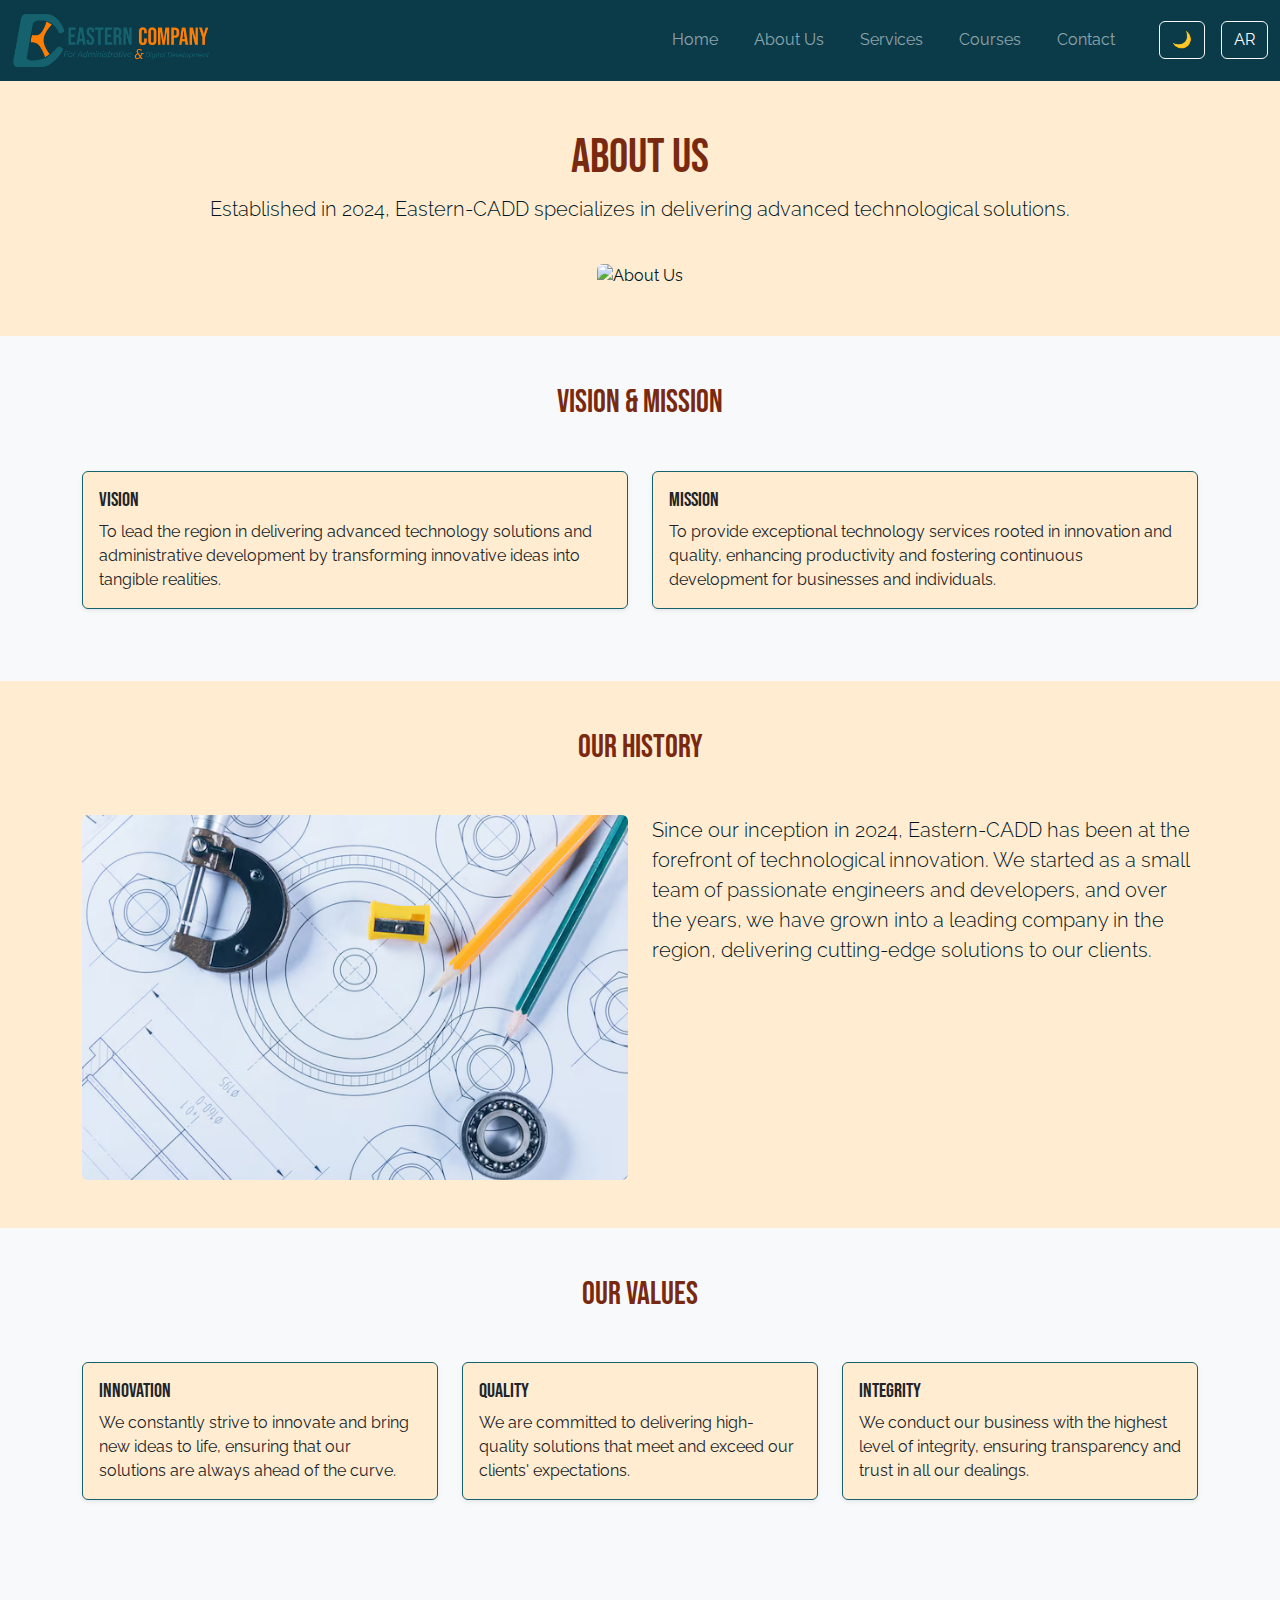
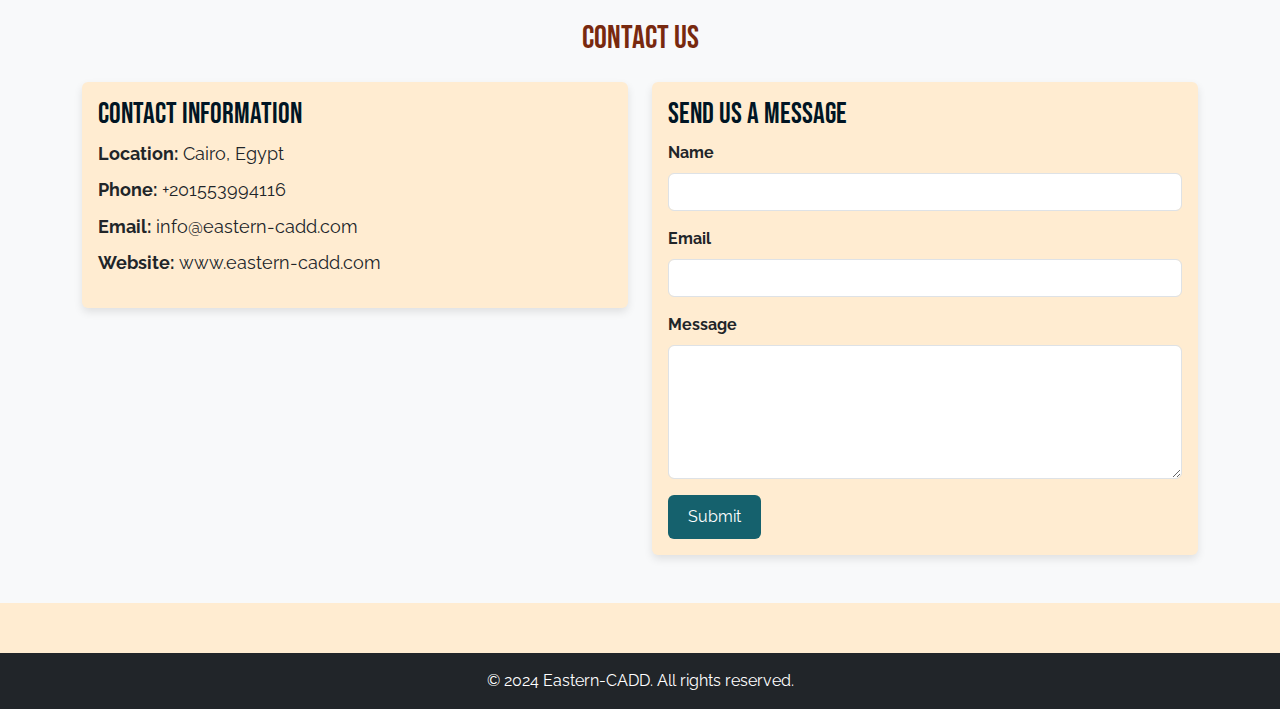
==== about.html @ c66deaa0 "Add files via upload" ====
<!DOCTYPE html>
<html lang="en" dir="ltr">
<head>
    <meta charset="UTF-8">
    <meta name="viewport" content="width=device-width, initial-scale=1.0">
    <title>Eastern-CADD - About Us</title>
    <link rel="icon" type="image/png" href="images/logo0.png">
    <!-- Favicon -->
    <link rel="icon" type="image/x-icon" href="favicon/favicon.ico">
    <link rel="apple-touch-icon" sizes="180x180" href="favicon/apple-touch-icon.png">
    <link rel="icon" type="image/png" sizes="32x32" href="favicon/favicon-32x32.png">
    <link rel="icon" type="image/png" sizes="16x16" href="favicon/favicon-16x16.png">
    <link rel="manifest" href="favicon/site.webmanifest">
    <!-- Bootstrap CSS -->
    <link href="https://cdn.jsdelivr.net/npm/bootstrap@5.3.0/dist/css/bootstrap.min.css" rel="stylesheet">
    <!-- Custom CSS -->
    <link href="https://fonts.googleapis.com/css2?family=Bebas+Neue&family=Raleway:wght@400;500;700&display=swap" rel="stylesheet">
    <link rel="stylesheet" href="styles.css">
</head>
<body>
    <!-- Navigation Bar -->
    <nav class="navbar navbar-expand-lg navbar-dark">
        <div class="container-fluid">
            <a class="navbar-brand" href="index.html">
                <img src="images/logo.png" alt="Eastern-CADD Logo" width="200">
            </a>
            <button class="navbar-toggler" type="button" data-bs-toggle="collapse" data-bs-target="#navbarNav" aria-controls="navbarNav" aria-expanded="false" aria-label="Toggle navigation">
                <span class="navbar-toggler-icon"></span>
            </button>
            <div class="collapse navbar-collapse" id="navbarNav">
                <ul class="navbar-nav ms-auto">
                    <li class="nav-item"><a class="nav-link" href="index.html" data-lang="home">Home</a></li>
                    <li class="nav-item"><a class="nav-link" href="about.html" data-lang="about">About Us</a></li>
                    <li class="nav-item"><a class="nav-link" href="services.html" data-lang="services">Services</a></li>
                    <li class="nav-item"><a class="nav-link" href="courses.html" data-lang="courses">Courses</a></li>
                    <!-- <li class="nav-item"><a class="nav-link" href="who-we-are.html" data-lang="who-we-are">Who We Are</a></li> -->
                    <!-- <li class="nav-item"><a class="nav-link" href="projects.html" data-lang="projects">Previous Projects</a></li> -->
                    <li class="nav-item"><a class="nav-link" href="contact.html" data-lang="contact">Contact</a></li>
                    <li></li>
                </ul>
                <button id="theme-toggle" class="btn btn-outline-light ms-3">
                    <span class="icon">🌙</span>
                </button>
                <button id="language-toggle" class="btn btn-outline-light ms-3">
                    <span class="icon">AR</span>
                </button>
            </div>
        </div>
    </nav>

    <!-- About Section -->
    <section id="about" class="py-5 text-center">
        <div class="container">
            <h2 class="display-5" data-lang="about">About Us</h2>
            <p class="lead" data-lang="about-text">Established in 2024, Eastern-CADD specializes in delivering advanced technological solutions.</p>
            <img src="images/about-us.jpg" alt="About Us" class="img-fluid mt-4 rounded">
        </div>
    </section>

    <!-- Vision & Mission Section -->
    <section id="vision-mission" class="py-5 bg-light">
        <div class="container">
            <h2 class="text-center mb-5" data-lang="vision-mission">Vision & Mission</h2>
            <div class="row">
                <div class="col-md-6">
                    <div class="card mb-4 shadow-sm">
                        <div class="card-body">
                            <h5 class="card-title" data-lang="vision">Vision</h5>
                            <p class="card-text" data-lang="vision-text">To lead the region in delivering advanced technology solutions and administrative development by transforming innovative ideas into tangible realities.</p>
                        </div>
                    </div>
                </div>
                <div class="col-md-6">
                    <div class="card mb-4 shadow-sm">
                        <div class="card-body">
                            <h5 class="card-title" data-lang="mission">Mission</h5>
                            <p class="card-text" data-lang="mission-text">To provide exceptional technology services rooted in innovation and quality, enhancing productivity and fostering continuous development for businesses and individuals.</p>
                        </div>
                    </div>
                </div>
            </div>
        </div>
    </section>

    <!-- Our History Section -->
    <section id="history" class="py-5">
        <div class="container">
            <h2 class="text-center mb-5" data-lang="our-history">Our History</h2>
            <div class="row">
                <div class="col-md-6">
                    <img src="images/history.avif" alt="Our History" class="img-fluid rounded">
                </div>
                <div class="col-md-6">
                    <p class="lead" data-lang="history-text">Since our inception in 2024, Eastern-CADD has been at the forefront of technological innovation. We started as a small team of passionate engineers and developers, and over the years, we have grown into a leading company in the region, delivering cutting-edge solutions to our clients.</p>
                </div>
            </div>
        </div>
    </section>

    <!-- Our Values Section -->
    <section id="values" class="py-5 bg-light">
        <div class="container">
            <h2 class="text-center mb-5" data-lang="our-values">Our Values</h2>
            <div class="row">
                <div class="col-md-4">
                    <div class="card mb-4 shadow-sm">
                        <div class="card-body">
                            <h5 class="card-title" data-lang="innovation">Innovation</h5>
                            <p class="card-text" data-lang="innovation-text">We constantly strive to innovate and bring new ideas to life, ensuring that our solutions are always ahead of the curve.</p>
                        </div>
                    </div>
                </div>
                <div class="col-md-4">
                    <div class="card mb-4 shadow-sm">
                        <div class="card-body">
                            <h5 class="card-title" data-lang="quality">Quality</h5>
                            <p class="card-text" data-lang="quality-text">We are committed to delivering high-quality solutions that meet and exceed our clients' expectations.</p>
                        </div>
                    </div>
                </div>
                <div class="col-md-4">
                    <div class="card mb-4 shadow-sm">
                        <div class="card-body">
                            <h5 class="card-title" data-lang="integrity">Integrity</h5>
                            <p class="card-text" data-lang="integrity-text">We conduct our business with the highest level of integrity, ensuring transparency and trust in all our dealings.</p>
                        </div>
                    </div>
                </div>
            </div>
        </div>
    </section>

    <!-- Our Partners Section
    <section id="partners" class="py-5">
        <div class="container">
            <h2 class="text-center mb-5" data-lang="our-partners">Our Partners</h2>
            <div class="row">
                <div class="col-md-3">
                    <img src="https://source.unsplash.com/200x100/?logo,company" alt="Partner 1" class="img-fluid">
                </div>
                <div class="col-md-3">
                    <img src="https://source.unsplash.com/200x100/?logo,tech" alt="Partner 2" class="img-fluid">
                </div>
                <div class="col-md-3">
                    <img src="https://source.unsplash.com/200x100/?logo,business" alt="Partner 3" class="img-fluid">
                </div>
                <div class="col-md-3">
                    <img src="https://source.unsplash.com/200x100/?logo,enterprise" alt="Partner 4" class="img-fluid">
                </div>
            </div>
        </div>
    </section> -->

    <!-- Contact Us Section -->
<section id="contact" class="py-5 bg-light">
    <div class="container">
        <h2 class="text-center mb-4" data-lang="contact-us">Contact Us</h2>
        <div class="row">
            <!-- Contact Information -->
            <div class="col-md-6">
                <div class="card mb-4">
                    <div class="card-body">
                        <h5 class="card-title" data-lang="contact-info">Contact Information</h5>
                        <ul class="list-unstyled">
                            <li><strong data-lang="location">Location:</strong> Cairo, Egypt</li>
                            <li><strong data-lang="phone">Phone:</strong> +201553994116</li>
                            <li><strong data-lang="email">Email:</strong> info@eastern-cadd.com</li>
                            <li><strong data-lang="website">Website:</strong> www.eastern-cadd.com</li>
                        </ul>
                    </div>
                </div>
            </div>

            <!-- Contact Form -->
            <div class="col-md-6">
                <div class="card">
                    <div class="card-body">
                        <h5 class="card-title" data-lang="send-message">Send Us a Message</h5>
                        <form>
                            <div class="mb-3">
                                <label for="name" class="form-label" data-lang="name">Name</label>
                                <input type="text" class="form-control" id="name" required>
                            </div>
                            <div class="mb-3">
                                <label for="email" class="form-label" data-lang="email">Email</label>
                                <input type="email" class="form-control" id="email" required>
                            </div>
                            <div class="mb-3">
                                <label for="message" class="form-label" data-lang="message">Message</label>
                                <textarea class="form-control" id="message" rows="5" required></textarea>
                            </div>
                            <button type="submit" class="btn btn-primary" data-lang="submit">Submit</button>
                        </form>
                    </div>
                </div>
            </div>
        </div>
    </div>
</section>

    <!-- Footer -->
    <footer class="bg-dark text-white text-center py-3">
        <p data-lang="footer">© 2024 Eastern-CADD. All rights reserved.</p>
    </footer>

    <!-- Bootstrap JS and Custom JS -->
    <script src="https://cdn.jsdelivr.net/npm/bootstrap@5.3.0/dist/js/bootstrap.bundle.min.js"></script>
    <script>
        // تحميل الوضع المحفوظ عند فتح الصفحة
        document.addEventListener('DOMContentLoaded', () => {
            const savedTheme = localStorage.getItem('theme');
            const body = document.body;
            if (savedTheme === 'dark-mode') {
                body.classList.add('dark-mode');
            } else {
                body.classList.remove('dark-mode');
            }
        });
        // تحميل اللغة المحفوظة عند فتح الصفحة
    document.addEventListener('DOMContentLoaded', () => {
        const savedLanguage = localStorage.getItem('language');
        const htmlElement = document.documentElement;
        if (savedLanguage) {
            htmlElement.setAttribute('dir', savedLanguage === 'en' ? 'ltr' : 'rtl');
        }
    });
    </script>
    <script src="script.js"></script>
</body>
</html>
---- styles.css ----
/* Basic Colors */
:root {
    --primary-color: #001524;       /* Dark Blue */
    --secondary-color: #0B3B49;     /* Dark Teal */
    --accent-color: #15616D;        /* Teal */
    --light-color: #FFECD1;         /* Light Beige */
    --dark-color: #78290F;          /* Dark Brown */
    --background-light: #B1BEB0;    /* Light Gray */
    --background-dark: #0B3B49;     /* Dark Teal */
    --orange-color: #FF7D00;        /* Orange */
    --orange-light: #FFB569;        /* Light Orange */
}

/* General Body Styling */
body {
    font-family: 'Raleway', sans-serif; /* خط النصوص العادية */
    background-color: var(--light-color); /* Light Beige كخلفية أساسية */
    color: var(--primary-color);
    margin: 0;
    padding: 0;
}

/* العناوين */
h1, h2, h3, h4, h5, h6 {
    font-family: 'Bebas Neue', sans-serif; /* خط العناوين */
    font-weight: 400; /* Bebas Neue doesn't have different weights */
    color: var(--dark-color); /* لون العناوين */
}

/* Navigation Bar */
nav {
    background-color: var(--secondary-color);
    padding: 10px;
    display: flex;
    justify-content: space-between;
    align-items: center;
}

nav ul {
    list-style: none;
    display: flex;
    gap: 20px;
    margin: 0;
    padding: 0;
}

nav ul li a {
    color: var(--light-color);
    text-decoration: none;
    font-size: 1.1rem;
    font-family: 'Raleway', sans-serif; /* خط النصوص العادية */
}

nav ul li a:hover {
    color: var(--accent-color); /* تغيير اللون عند التحويم */
}

/* Language Toggle Button Style */
.language-button-style {
    background-color: var(--accent-color);
    color: var(--light-color);
    border: none;
    padding: 10px;
    border-radius: 50%;
    cursor: pointer;
    display: flex;
    align-items: center;
    justify-content: center;
    width: 40px;
    height: 40px;
    transition: background-color 0.3s ease;
    font-family: 'Raleway', sans-serif; /* خط النصوص العادية */
}

.language-button-style:hover {
    background-color: var(--secondary-color); /* تغيير اللون عند التحويم */
}

/* Theme Toggle Button */
.theme-toggle {
    composes: language-button-style; /* تطبيق نفس التنسيق */
}

/* Language Toggle Button */
#language-toggle {
    composes: language-button-style; /* تطبيق نفس التنسيق */
}

/* Sections */
.section {
    padding: 50px 20px;
    text-align: center;
    background-color: var(--light-color); /* Light Beige كخلفية */
    border-radius: 10px;
    margin: 20px;
    box-shadow: 0 4px 8px rgba(0, 0, 0, 0.1);
}

.section h2 {
    font-family: 'Bebas Neue', sans-serif; /* خط العناوين */
    font-size: 2.5rem;
    margin-bottom: 20px;
    color: var(--dark-color);
}

/* Home Cards */
.card {
    transition: transform 0.3s ease;
    background-color: var(--light-color); /* Light Beige كخلفية */
    border: 1px solid var(--accent-color);
    font-family: 'Raleway', sans-serif; /* خط النصوص العادية */
}

.card:hover {
    transform: scale(1.05);
    box-shadow: 0 4px 8px rgba(0, 0, 0, 0.2);
}

/* Team Section */
.team-member img {
    border-radius: 50%;
    border: 3px solid var(--accent-color); /* إطار باللون الأخضر الداكن */
}

/* Course Cards */
.course-card {
    background-size: cover;
    background-position: center;
    height: 300px;
    display: flex;
    align-items: flex-end;
    color: white;
    border: none;
    border-radius: 15px;
    overflow: hidden;
    position: relative;
    transition: transform 0.3s ease;
}

.course-card:hover {
    transform: scale(1.05);
}

.course-card::before {
    content: '';
    position: absolute;
    top: 0;
    left: 0;
    right: 0;
    bottom: 0;
    background: rgba(0, 0, 0, 0.5);
    z-index: 1;
}

.course-card .card-body {
    position: relative;
    z-index: 2;
    text-align: center;
    width: 100%;
    padding: 20px;
}

.course-card .card-title {
    font-family: 'Bebas Neue', sans-serif; /* خط العناوين */
    font-size: 1.8rem;
    margin-bottom: 20px;
    color: var(--light-color);
}

.course-card .course-options {
    display: flex;
    justify-content: space-around;
    gap: 10px;
}

.course-card .btn {
    width: 45%;
    padding: 10px;
    font-size: 1rem;
    border-radius: 10px;
    background-color: var(--accent-color); /* لون الأزرار الأخضر الداكن */
    border: none;
    color: var(--light-color);
    transition: background-color 0.3s ease;
    font-family: 'Raleway', sans-serif; /* خط النصوص العادية */
}

.course-card .btn:hover {
    background-color: var(--secondary-color); /* تغيير اللون عند التحويم */
}

/* Modals */
.modal-content {
    border-radius: 15px;
    background-color: var(--light-color); /* Light Beige كخلفية */
    color: var(--primary-color);
    font-family: 'Raleway', sans-serif; /* خط النصوص العادية */
}

.modal-header {
    border-bottom: none;
    padding: 20px;
}

.modal-title {
    font-family: 'Bebas Neue', sans-serif; /* خط العناوين */
    font-size: 1.5rem;
    color: var(--primary-color);
}

.modal-body {
    padding: 20px;
}

.modal-body h6 {
    font-family: 'Bebas Neue', sans-serif; /* خط العناوين */
    font-size: 1.2rem;
    margin-top: 15px;
    color: var(--primary-color);
}

.modal-body ul {
    padding-left: 20px;
}

.modal-body ul li {
    margin-bottom: 10px;
}

.modal-footer {
    border-top: none;
    padding: 20px;
    justify-content: center;
}

.modal-footer .btn {
    background-color: var(--accent-color); /* لون الأزرار الأخضر الداكن */
    border: none;
    color: var(--light-color);
    padding: 10px 20px;
    border-radius: 10px;
    transition: background-color 0.3s ease;
    font-family: 'Raleway', sans-serif; /* خط النصوص العادية */
}

.modal-footer .btn:hover {
    background-color: var(--secondary-color); /* تغيير اللون عند التحويم */
}

/* Footer */
footer {
    background-color: var(--secondary-color);
    color: var(--light-color);
    text-align: center;
    padding: 20px;
    margin-top: 50px;
    font-family: 'Raleway', sans-serif; /* خط النصوص العادية */
}

footer p {
    margin: 0;
    font-size: 1rem;
}

/* Dark Mode */
body.dark-mode {
    background-color: var(--background-dark);
    color: var(--light-color);
}

body.dark-mode nav {
    background-color: var(--primary-color);
}

body.dark-mode .section h2 {
    color: var(--light-color);
}

body.dark-mode .course-card .card-title {
    color: var(--light-color);
}

body.dark-mode .modal-content {
    background-color: var(--background-dark);
    color: var(--light-color);
}

body.dark-mode .modal-title {
    color: var(--light-color);
}

body.dark-mode .modal-body h6 {
    color: var(--light-color);
}

body.dark-mode .modal-body ul li {
    color: var(--light-color);
}

body.dark-mode .modal-footer .btn {
    background-color: var(--accent-color); /* لون الأزرار الأخضر الداكن */
    color: var(--light-color);
}

body.dark-mode .modal-footer .btn:hover {
    background-color: var(--secondary-color); /* تغيير اللون عند التحويم */
}

/* Social Media Icons */
.social-icons {
    display: flex;
    justify-content: center;
    gap: 15px;
    flex-wrap: wrap;
}

.social-icon {
    font-size: 24px;
    color: var(--secondary-color);
    transition: color 0.3s ease;
}

.social-icon:hover {
    color: var(--accent-color); /* تغيير اللون عند التحويم */
}

/* Dark Mode Adjustments */
body.dark-mode .social-icon {
    color: var(--light-color);
}

body.dark-mode .social-icon:hover {
    color: var(--accent-color); /* تغيير اللون عند التحويم */
}

/* تنسيق قسم Contact Us */
#contact {
    background-color: var(--light-color); /* لون الخلفية */
    padding: 50px 0; /* المسافات الداخلية */
}

#contact .card {
    border: none; /* إزالة الحدود */
    box-shadow: 0 4px 8px rgba(0, 0, 0, 0.1); /* إضافة ظل */
}

#contact .card-title {
    font-family: 'Bebas Neue', sans-serif; /* خط العنوان */
    font-size: 1.8rem; /* حجم العنوان */
    color: var(--primary-color); /* لون العنوان */
}

#contact .list-unstyled li {
    margin-bottom: 10px; /* المسافة بين العناصر */
    font-size: 1.1rem; /* حجم النص */
}

#contact .form-label {
    font-weight: bold; /* جعل التسميات غامقة */
}

#contact .btn-primary {
    background-color: var(--accent-color); /* لون الزر */
    border: none; /* إزالة الحدود */
    padding: 10px 20px; /* حجم الزر */
    font-size: 1rem; /* حجم النص داخل الزر */
}

#contact .btn-primary:hover {
    background-color: var(--secondary-color); /* لون الزر عند التحويم */
}
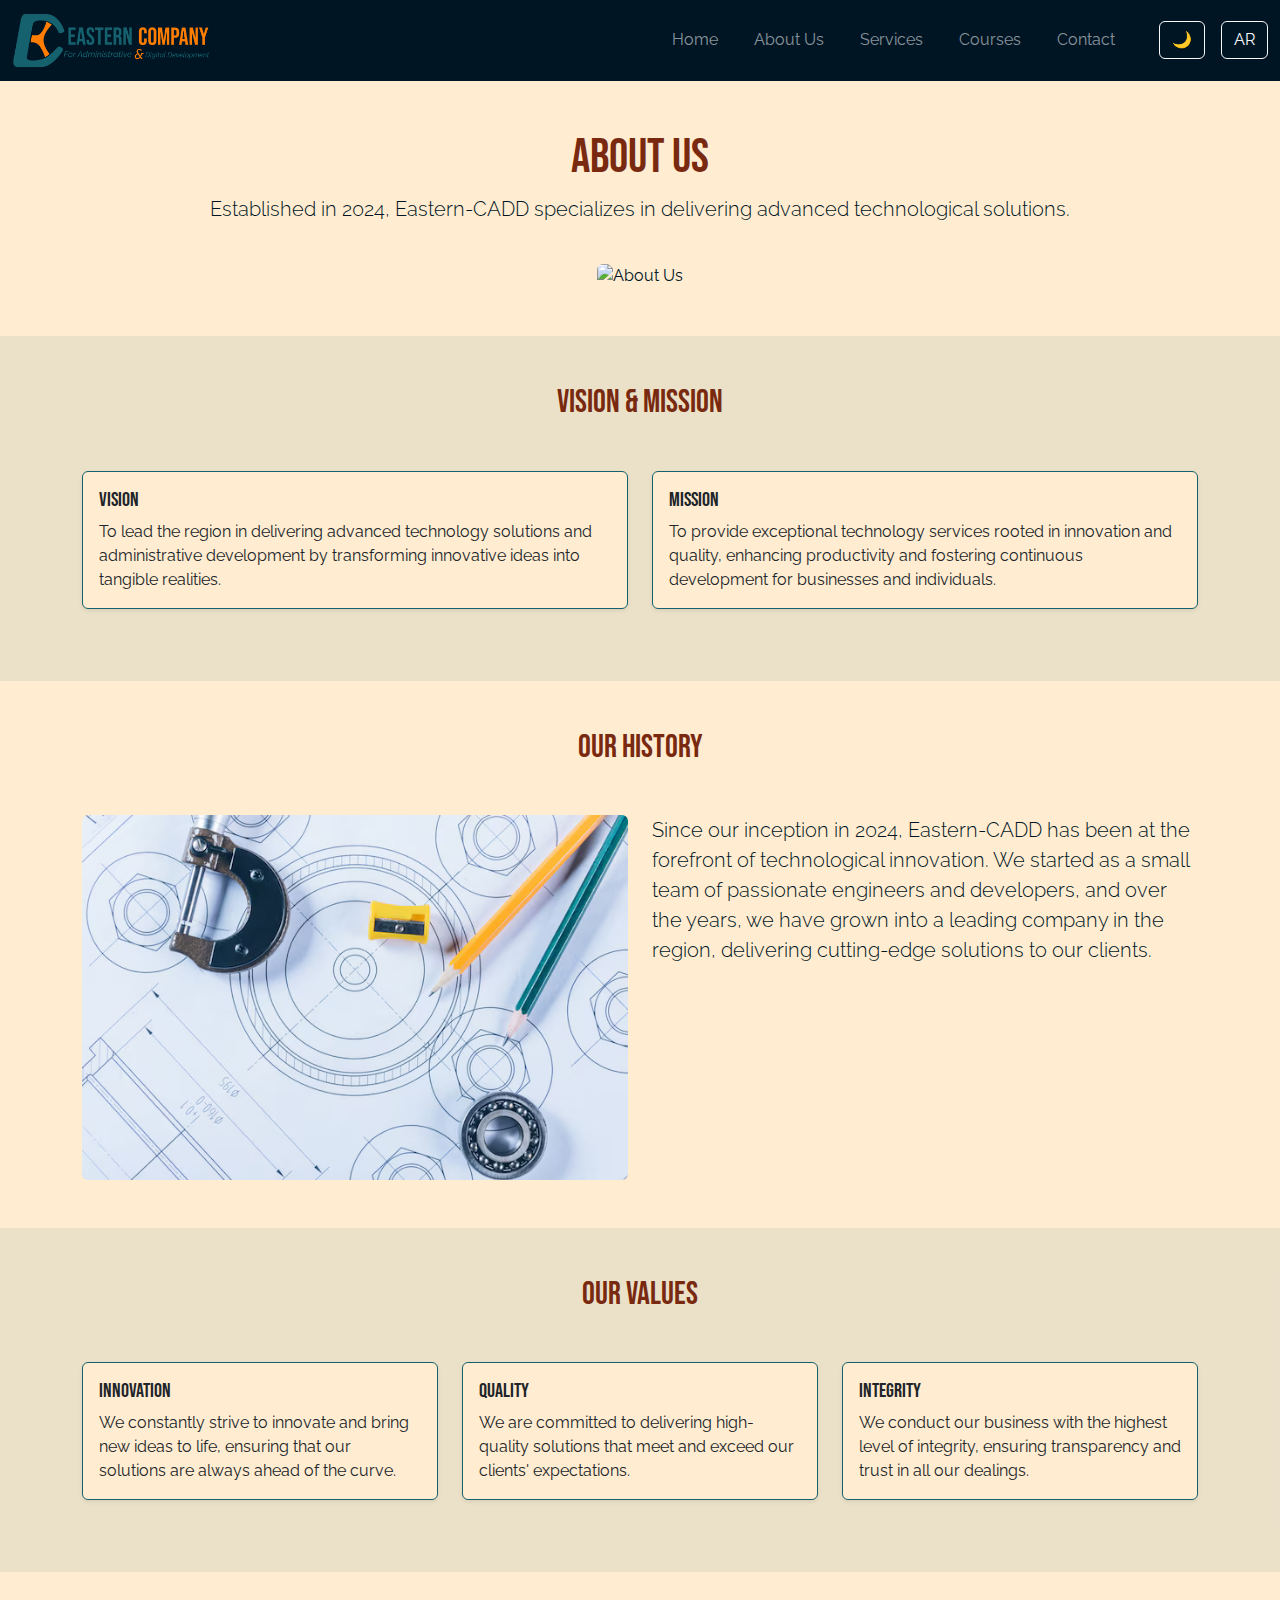
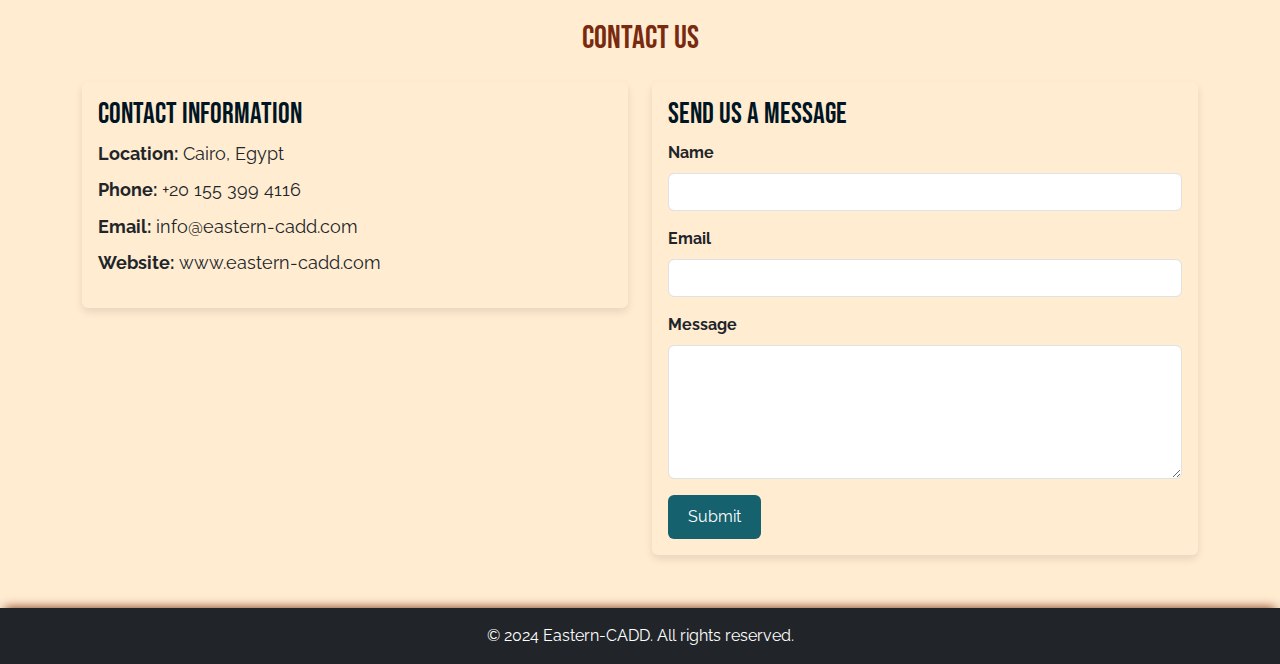
==== commit 4d9f82a6: "Add files via upload" ====
--- a/about.html
+++ b/about.html
@@ -58,7 +58,7 @@
     </section>
 
     <!-- Vision & Mission Section -->
-    <section id="vision-mission" class="py-5 bg-light">
+    <section id="vision-mission" class="py-5 sec-diff">
         <div class="container">
             <h2 class="text-center mb-5" data-lang="vision-mission">Vision & Mission</h2>
             <div class="row">
@@ -98,7 +98,7 @@
     </section>
 
     <!-- Our Values Section -->
-    <section id="values" class="py-5 bg-light">
+    <section id="values" class="py-5 sec-diff">
         <div class="container">
             <h2 class="text-center mb-5" data-lang="our-values">Our Values</h2>
             <div class="row">
@@ -130,8 +130,8 @@
         </div>
     </section>
 
-    <!-- Our Partners Section
-    <section id="partners" class="py-5">
+    <!-- Our Partners Section -->
+    <!-- <section id="partners" class="py-5">
         <div class="container">
             <h2 class="text-center mb-5" data-lang="our-partners">Our Partners</h2>
             <div class="row">
@@ -152,7 +152,7 @@
     </section> -->
 
     <!-- Contact Us Section -->
-<section id="contact" class="py-5 bg-light">
+<section id="contact" class="py-5">
     <div class="container">
         <h2 class="text-center mb-4" data-lang="contact-us">Contact Us</h2>
         <div class="row">
@@ -163,7 +163,7 @@
                         <h5 class="card-title" data-lang="contact-info">Contact Information</h5>
                         <ul class="list-unstyled">
                             <li><strong data-lang="location">Location:</strong> Cairo, Egypt</li>
-                            <li><strong data-lang="phone">Phone:</strong> +201553994116</li>
+                            <li><strong data-lang="phone">Phone:</strong> +20 155 399 4116</li>
                             <li><strong data-lang="email">Email:</strong> info@eastern-cadd.com</li>
                             <li><strong data-lang="website">Website:</strong> www.eastern-cadd.com</li>
                         </ul>
--- a/styles.css
+++ b/styles.css
@@ -2,13 +2,15 @@
 :root {
     --primary-color: #001524;       /* Dark Blue */
     --secondary-color: #0B3B49;     /* Dark Teal */
+    --background-dark: #0B3B49;     /* Dark Teal */
     --accent-color: #15616D;        /* Teal */
+    --s-light-color: #638F8E;
+    --background-light: #B1BEB0;    /* Light Gray */
     --light-color: #FFECD1;         /* Light Beige */
+    --orange-light: #FFB569;        /* Light Orange */
+    --orange-color: #FF7D00;        /* Orange */
+    --dark-S-color: #BC5308;          /* Dark Brown */
     --dark-color: #78290F;          /* Dark Brown */
-    --background-light: #B1BEB0;    /* Light Gray */
-    --background-dark: #0B3B49;     /* Dark Teal */
-    --orange-color: #FF7D00;        /* Orange */
-    --orange-light: #FFB569;        /* Light Orange */
 }
 
 /* General Body Styling */
@@ -29,7 +31,7 @@
 
 /* Navigation Bar */
 nav {
-    background-color: var(--secondary-color);
+    background-color: var(--primary-color);
     padding: 10px;
     display: flex;
     justify-content: space-between;
@@ -101,6 +103,10 @@
     font-size: 2.5rem;
     margin-bottom: 20px;
     color: var(--dark-color);
+}
+
+.sec-diff {
+    background-color: rgba(177, 190, 176, 0.25);
 }
 
 /* Home Cards */
@@ -253,7 +259,8 @@
     color: var(--light-color);
     text-align: center;
     padding: 20px;
-    margin-top: 50px;
+    margin-top: 5px;
+    box-shadow: 0 -5px 10px -5px var(--dark-color);
     font-family: 'Raleway', sans-serif; /* خط النصوص العادية */
 }
 
@@ -272,8 +279,29 @@
     background-color: var(--primary-color);
 }
 
+body.dark-mode .card {
+    background-color: var(--primary-color);
+    color: var(--light-color);
+}
+
+body.dark-mode h1 {
+    color: var(--orange-color); /* لون العناوين */
+}
+
+body.dark-mode h2 {
+    color: var(--orange-color); /* لون العناوين */
+}
+
+body.dark-mode #social-media h3 {
+    color: var(--orange-color); /* لون العناوين */
+}
+
 body.dark-mode .section h2 {
     color: var(--light-color);
+}
+
+body.dark-mode .sec-diff {
+    background-color: rgba(0, 0, 0, 0.1);
 }
 
 body.dark-mode .course-card .card-title {
@@ -304,6 +332,19 @@
 
 body.dark-mode .modal-footer .btn:hover {
     background-color: var(--secondary-color); /* تغيير اللون عند التحويم */
+}
+
+body.dark-mode .footer {
+    box-shadow: 0 -5px 10px -5px var(--orange-color);
+}
+
+/* Dark Mode Adjustments */
+body.dark-mode .social-icon {
+    color: var(--light-color);
+}
+
+body.dark-mode .social-icon:hover {
+    color: var(--accent-color); /* تغيير اللون عند التحويم */
 }
 
 /* Social Media Icons */
@@ -324,18 +365,8 @@
     color: var(--accent-color); /* تغيير اللون عند التحويم */
 }
 
-/* Dark Mode Adjustments */
-body.dark-mode .social-icon {
-    color: var(--light-color);
-}
-
-body.dark-mode .social-icon:hover {
-    color: var(--accent-color); /* تغيير اللون عند التحويم */
-}
-
 /* تنسيق قسم Contact Us */
 #contact {
-    background-color: var(--light-color); /* لون الخلفية */
     padding: 50px 0; /* المسافات الداخلية */
 }
 
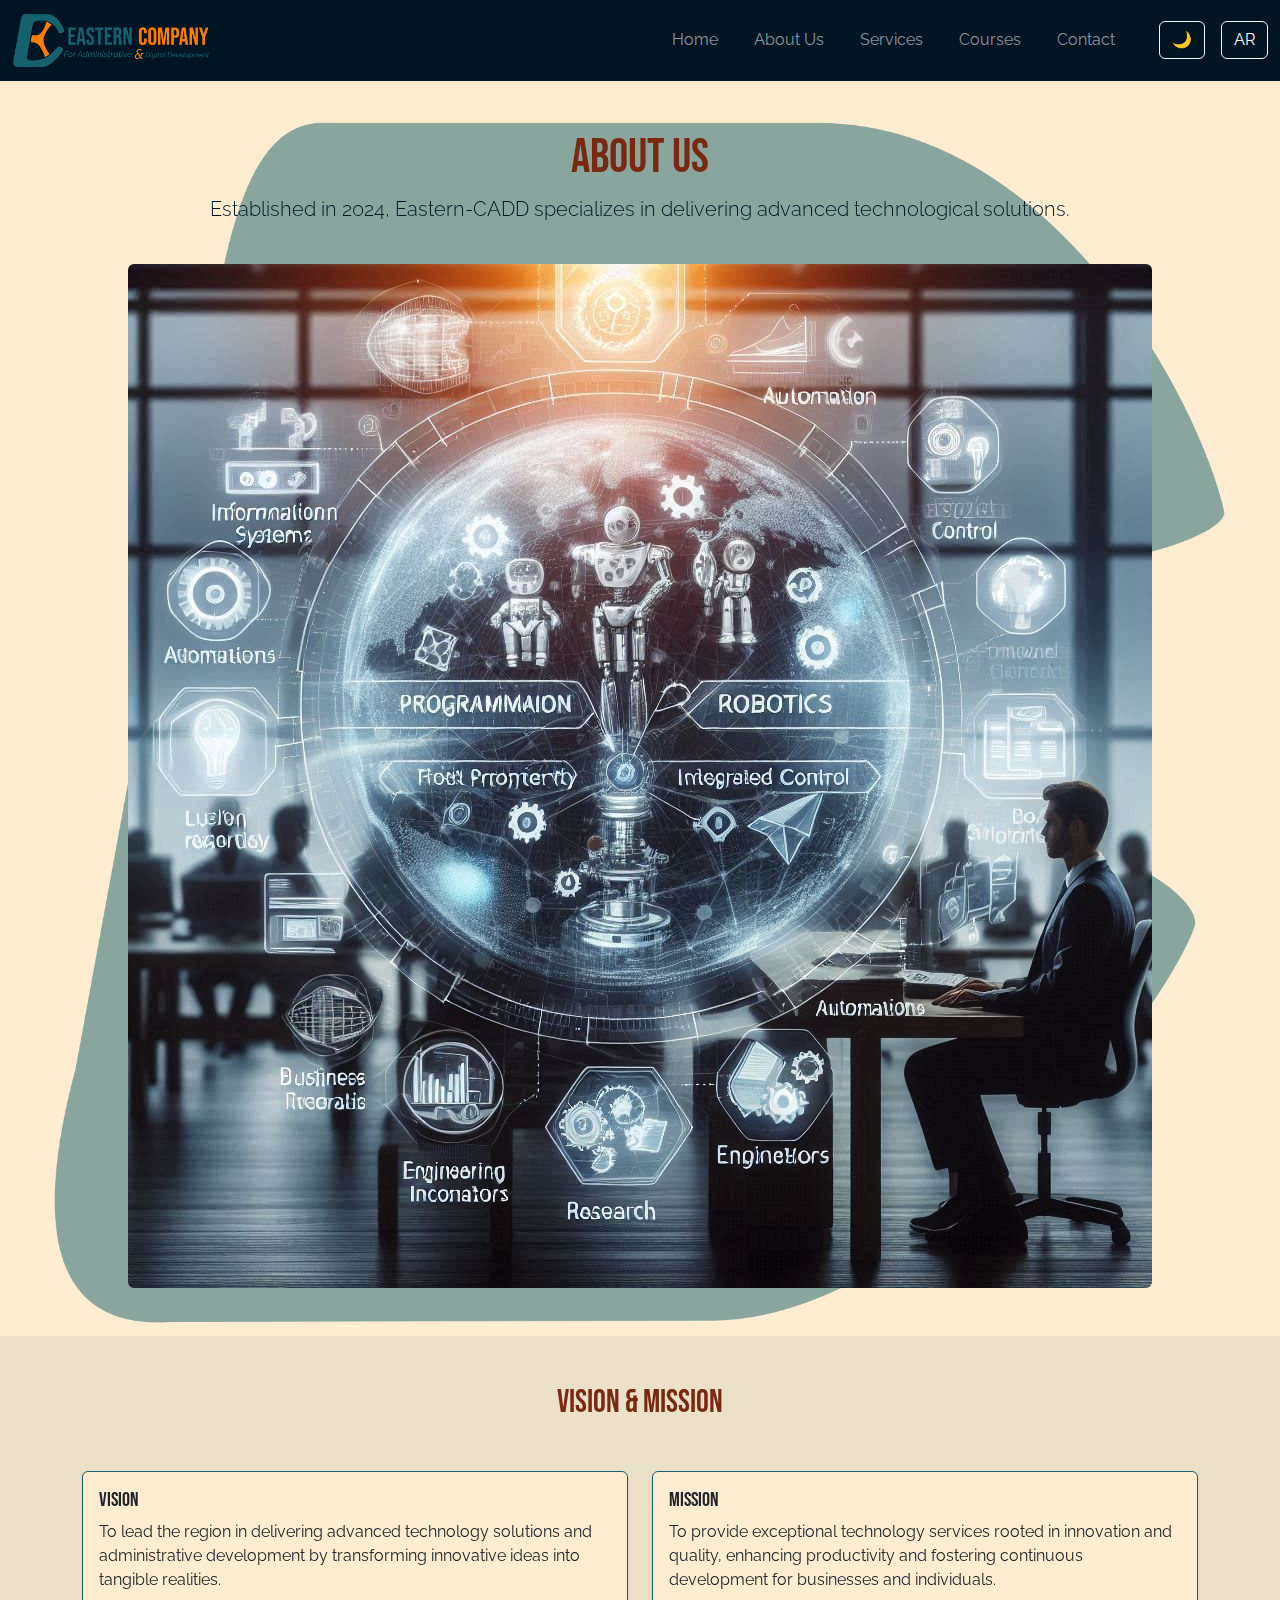
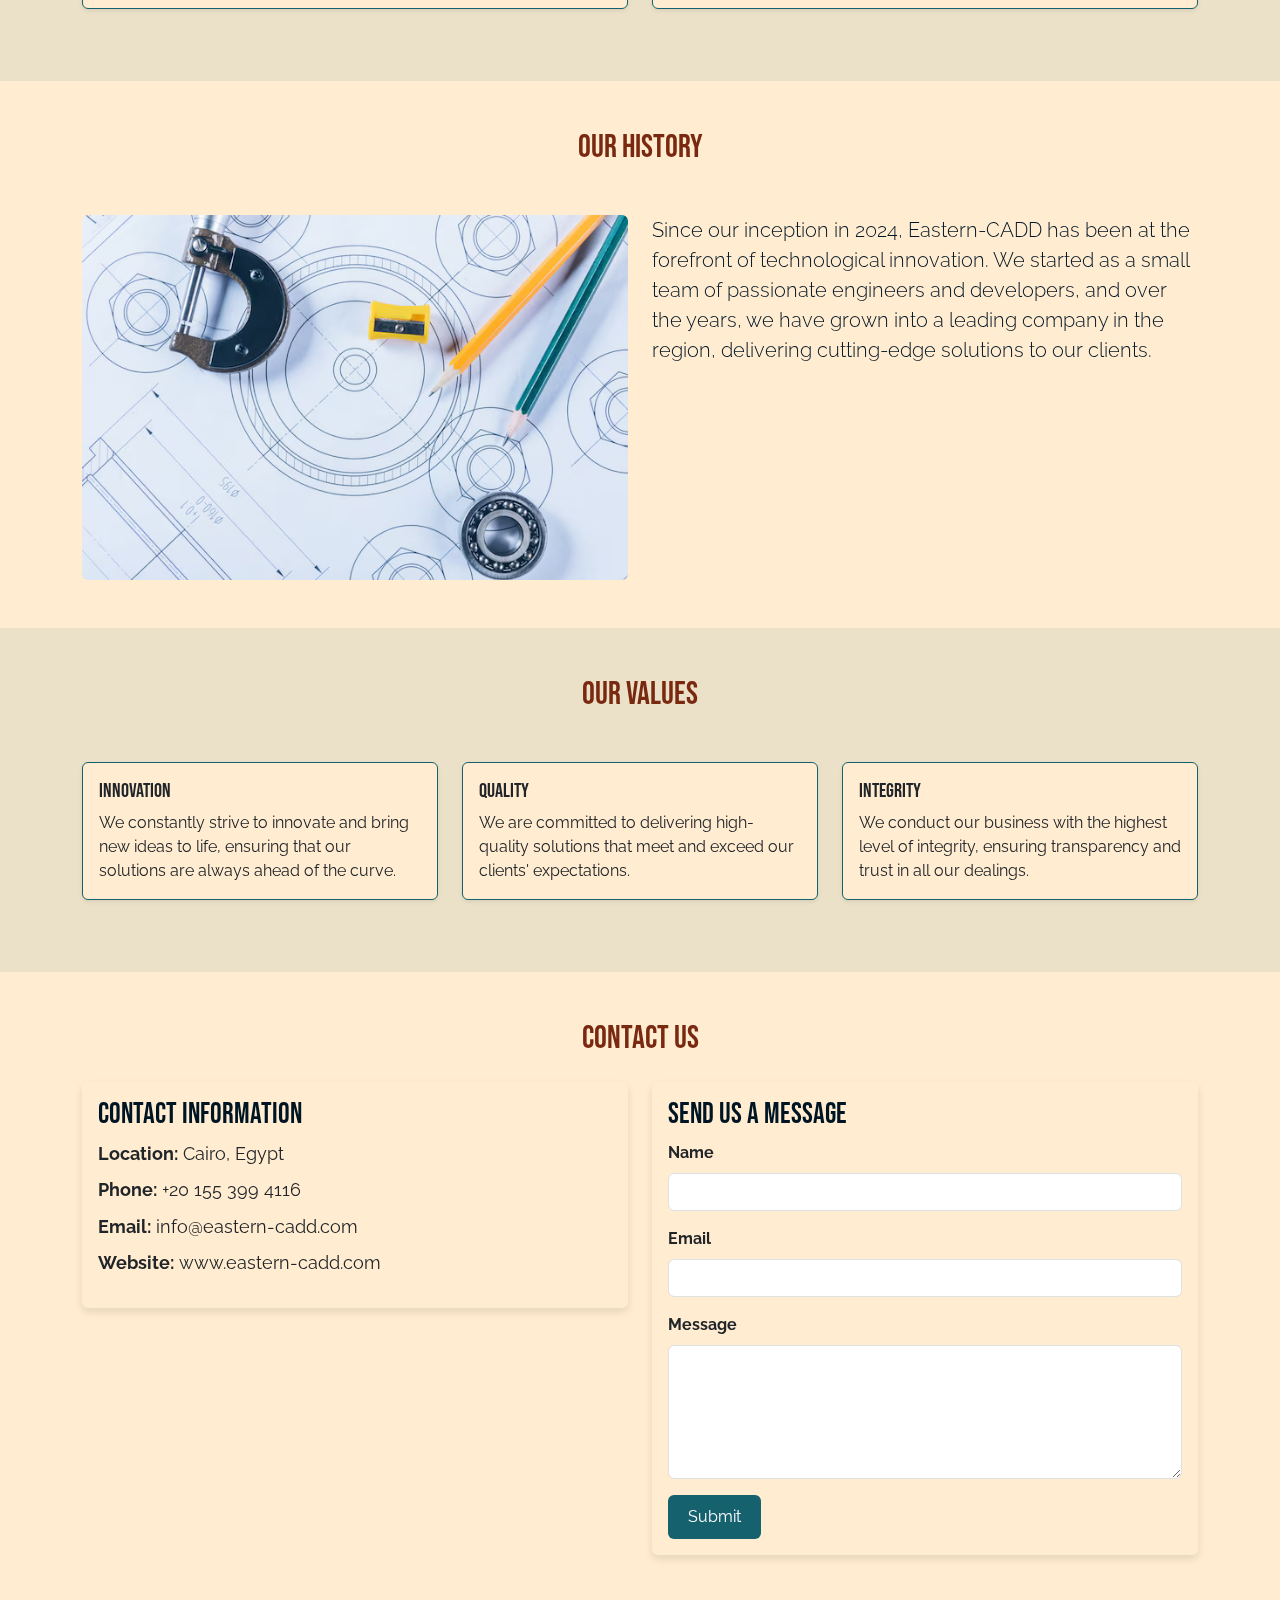
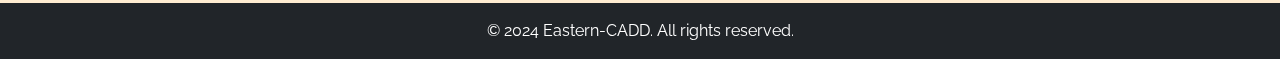
==== commit 00b06b35: "Add files via upload" ====
--- a/about.html
+++ b/about.html
@@ -48,6 +48,10 @@
         </div>
     </nav>
 
+    <div id="watermark">
+        <img src="images/logo0.png" alt="Eastern-CADD watermark" width="100%" height="100%">
+    </div>
+
     <!-- About Section -->
     <section id="about" class="py-5 text-center">
         <div class="container">
--- a/styles.css
+++ b/styles.css
@@ -22,6 +22,12 @@
     padding: 0;
 }
 
+#watermark {
+    position:fixed;
+    opacity:0.5;
+    z-index:-99;
+}
+
 /* العناوين */
 h1, h2, h3, h4, h5, h6 {
     font-family: 'Bebas Neue', sans-serif; /* خط العناوين */
@@ -259,8 +265,8 @@
     color: var(--light-color);
     text-align: center;
     padding: 20px;
-    margin-top: 5px;
-    box-shadow: 0 -5px 10px -5px var(--dark-color);
+    /* margin-top: 5px; */
+    /* box-shadow: 0 -5px 10px -5px var(--dark-color); */
     font-family: 'Raleway', sans-serif; /* خط النصوص العادية */
 }
 
@@ -335,7 +341,7 @@
 }
 
 body.dark-mode .footer {
-    box-shadow: 0 -5px 10px -5px var(--orange-color);
+    /* box-shadow: 0 -5px 10px -5px var(--orange-color); */
 }
 
 /* Dark Mode Adjustments */
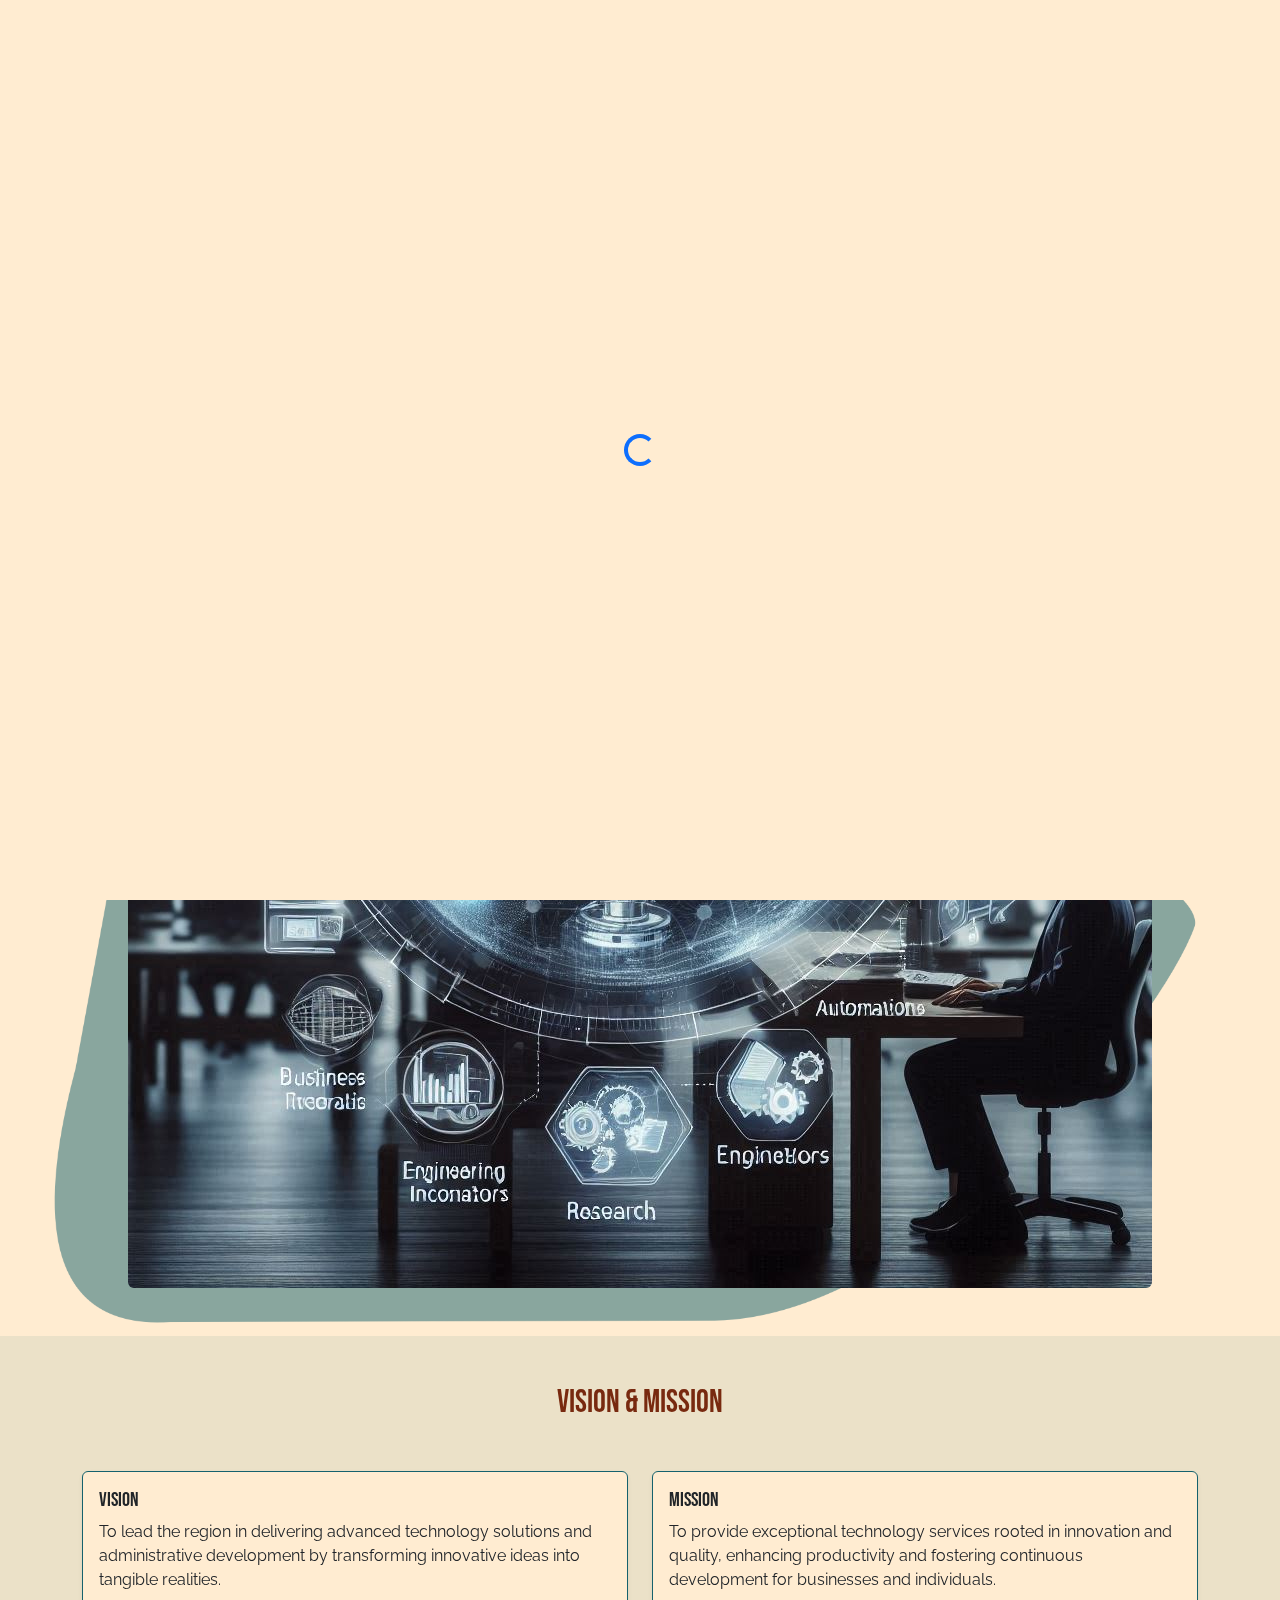
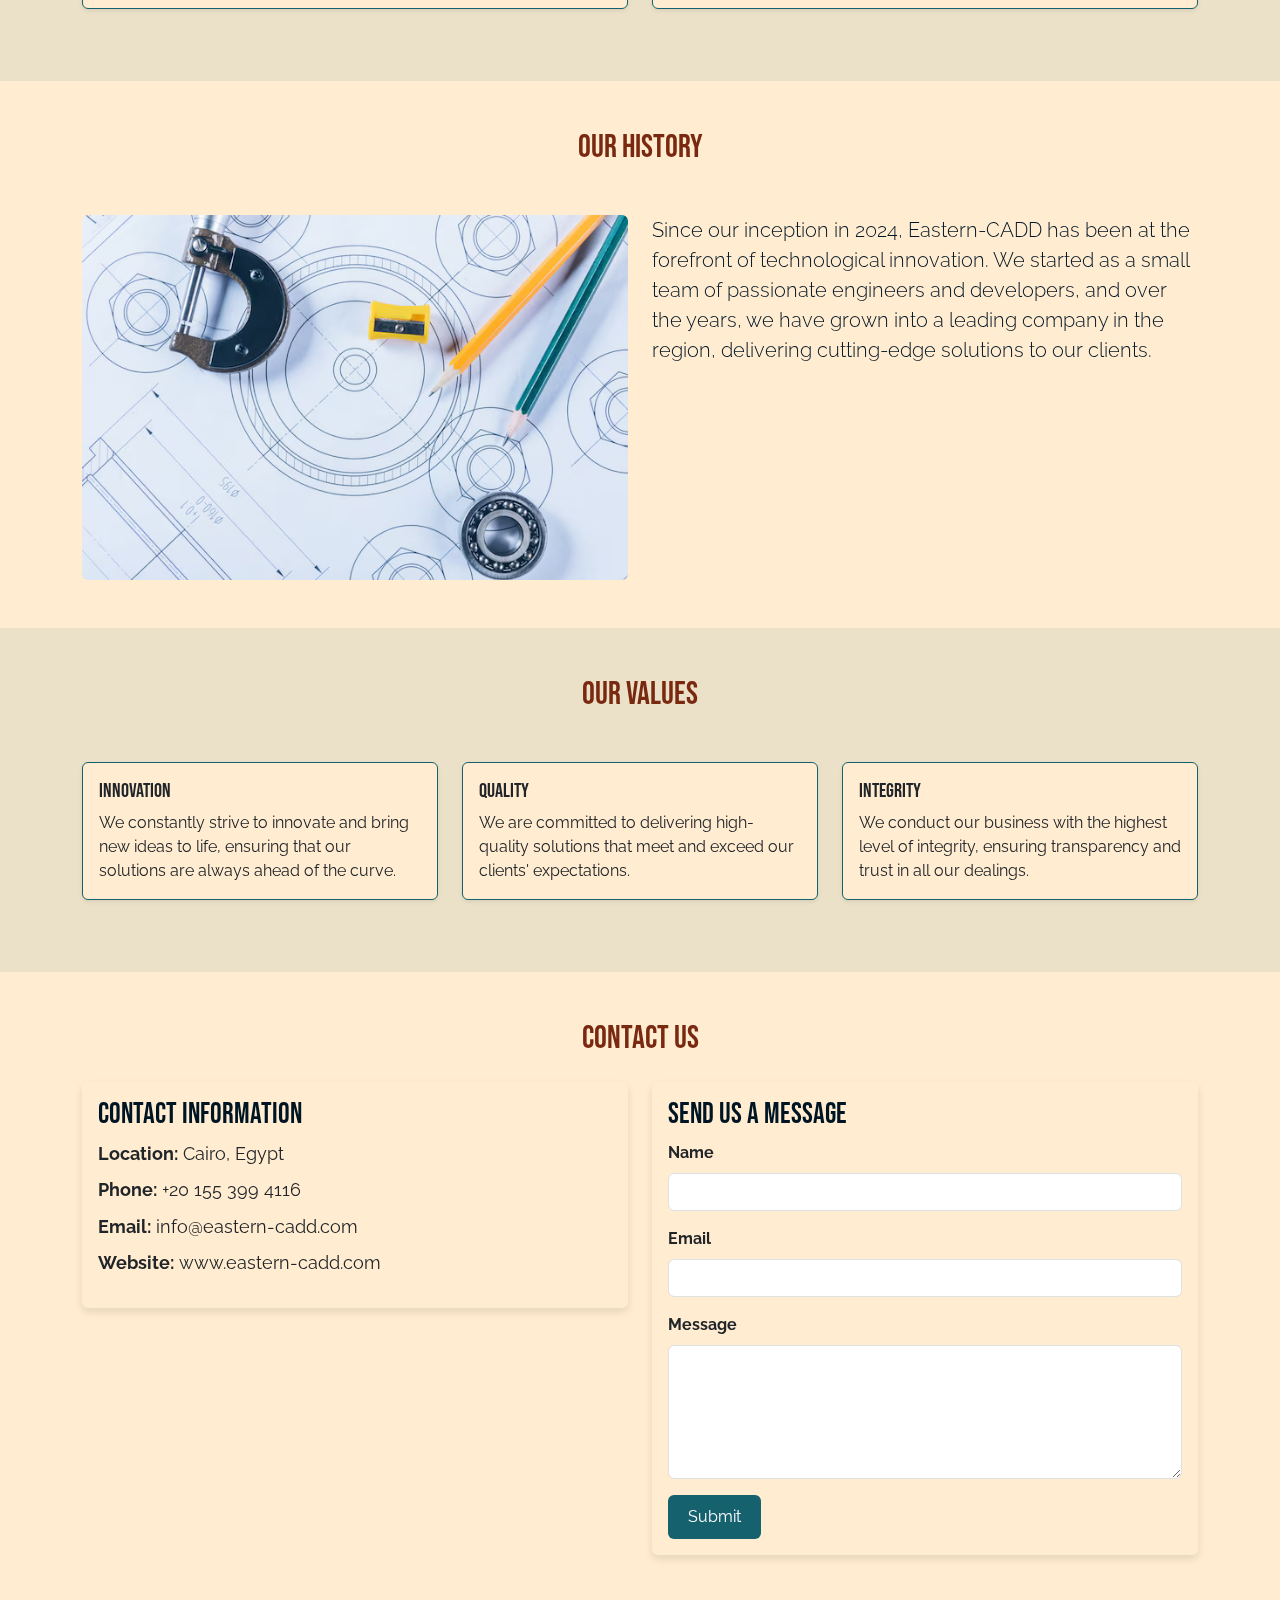
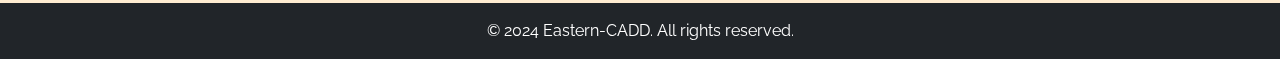
==== commit cdd0def2: "Add files via upload" ====
--- a/about.html
+++ b/about.html
@@ -18,35 +18,40 @@
     <link rel="stylesheet" href="styles.css">
 </head>
 <body>
-    <!-- Navigation Bar -->
-    <nav class="navbar navbar-expand-lg navbar-dark">
-        <div class="container-fluid">
-            <a class="navbar-brand" href="index.html">
-                <img src="images/logo.png" alt="Eastern-CADD Logo" width="200">
-            </a>
-            <button class="navbar-toggler" type="button" data-bs-toggle="collapse" data-bs-target="#navbarNav" aria-controls="navbarNav" aria-expanded="false" aria-label="Toggle navigation">
-                <span class="navbar-toggler-icon"></span>
-            </button>
-            <div class="collapse navbar-collapse" id="navbarNav">
-                <ul class="navbar-nav ms-auto">
-                    <li class="nav-item"><a class="nav-link" href="index.html" data-lang="home">Home</a></li>
-                    <li class="nav-item"><a class="nav-link" href="about.html" data-lang="about">About Us</a></li>
-                    <li class="nav-item"><a class="nav-link" href="services.html" data-lang="services">Services</a></li>
-                    <li class="nav-item"><a class="nav-link" href="courses.html" data-lang="courses">Courses</a></li>
-                    <!-- <li class="nav-item"><a class="nav-link" href="who-we-are.html" data-lang="who-we-are">Who We Are</a></li> -->
-                    <!-- <li class="nav-item"><a class="nav-link" href="projects.html" data-lang="projects">Previous Projects</a></li> -->
-                    <li class="nav-item"><a class="nav-link" href="contact.html" data-lang="contact">Contact</a></li>
-                    <li></li>
-                </ul>
-                <button id="theme-toggle" class="btn btn-outline-light ms-3">
-                    <span class="icon">🌙</span>
+        <!-- Loading Screen -->
+        <div id="loading-screen">
+            <div class="spinner-border text-primary" role="status">
+                <span class="visually-hidden">Loading...</span>
+            </div>
+        </div>
+    
+        <!-- Navigation Bar -->
+        <nav class="navbar navbar-expand-lg navbar-dark">
+            <div class="container-fluid">
+                <a class="navbar-brand" href="index.html">
+                    <img src="images/logo.png" alt="Eastern-CADD Logo" width="200">
+                </a>
+                <button class="navbar-toggler" type="button" data-bs-toggle="collapse" data-bs-target="#navbarNav" aria-controls="navbarNav" aria-expanded="false" aria-label="Toggle navigation">
+                    <span class="navbar-toggler-icon"></span>
                 </button>
-                <button id="language-toggle" class="btn btn-outline-light ms-3">
-                    <span class="icon">AR</span>
-                </button>
-            </div>
-        </div>
-    </nav>
+                <div class="collapse navbar-collapse" id="navbarNav">
+                    <ul class="navbar-nav ms-auto">
+                        <li class="nav-item"><a class="nav-link" href="index.html" data-lang="home">Home</a></li>
+                        <li class="nav-item"><a class="nav-link" href="about.html" data-lang="about">About Us</a></li>
+                        <li class="nav-item"><a class="nav-link" href="services.html" data-lang="services">Services</a></li>
+                        <li class="nav-item"><a class="nav-link" href="courses.html" data-lang="courses">Courses</a></li>
+                        <li class="nav-item"><a class="nav-link" href="contact.html" data-lang="contact">Contact</a></li>
+                        <li class="nav-item"><a class="nav-link" href="login.html" data-lang="login">Login</a></li>
+                    </ul>
+                    <button id="theme-toggle" class="btn btn-outline-light ms-3">
+                        <span class="icon">🌙</span>
+                    </button>
+                    <button id="language-toggle" class="btn btn-outline-light ms-3">
+                        <span class="icon">AR</span>
+                    </button>
+                </div>
+            </div>
+        </nav>
 
     <div id="watermark">
         <img src="images/logo0.png" alt="Eastern-CADD watermark" width="100%" height="100%">
--- a/styles.css
+++ b/styles.css
@@ -22,6 +22,39 @@
     padding: 0;
 }
 
+/* Loading Screen */
+#loading-screen {
+    position: fixed;
+    top: 0;
+    left: 0;
+    width: 100%;
+    height: 100%;
+    background-color: var(--light-color);
+    display: flex;
+    justify-content: center;
+    align-items: center;
+    z-index: 9999;
+}
+
+/* Login Page */
+.login-container {
+    max-width: 400px;
+    margin: 0 auto;
+    padding: 20px;
+    background-color: var(--light-color);
+    border-radius: 10px;
+    box-shadow: 0 4px 8px rgba(0, 0, 0, 0.1);
+}
+
+.login-container h2 {
+    text-align: center;
+    margin-bottom: 20px;
+}
+
+.login-container .btn {
+    width: 100%;
+}
+
 #watermark {
     position:fixed;
     opacity:0.5;
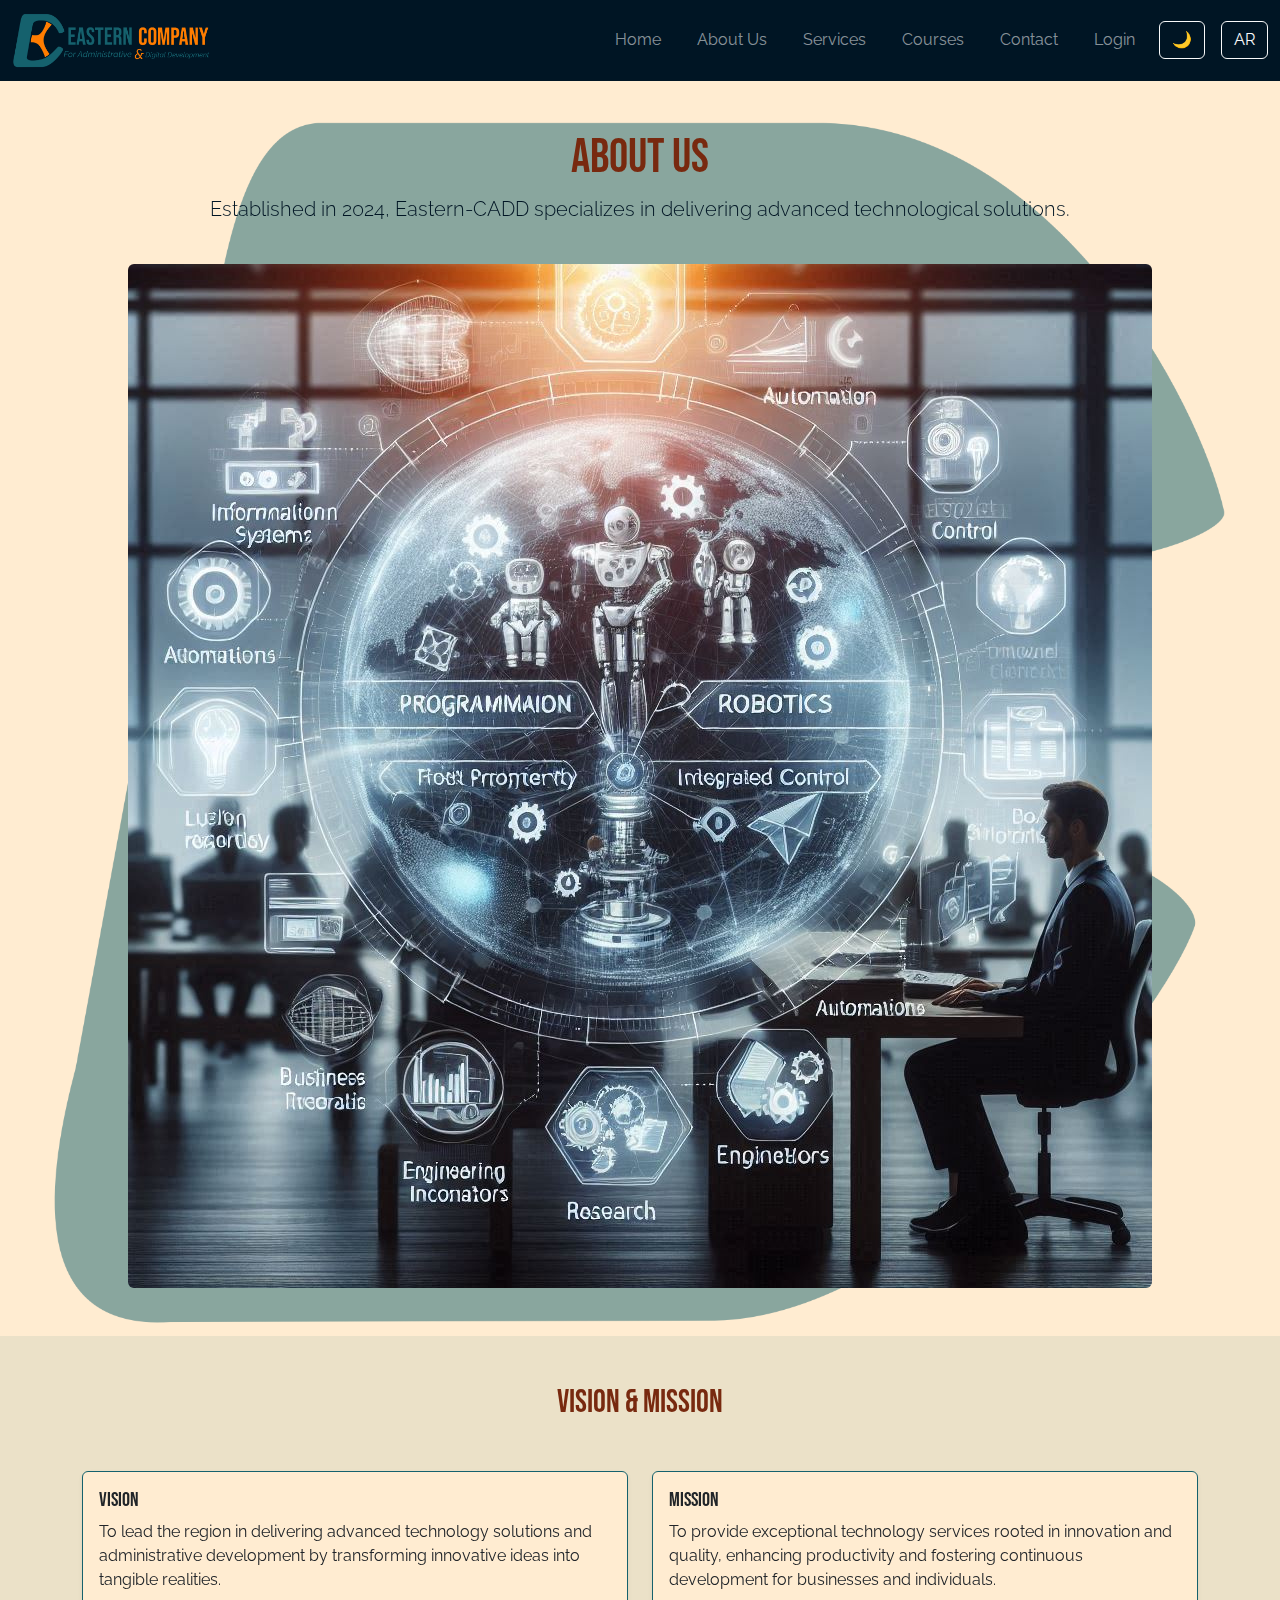
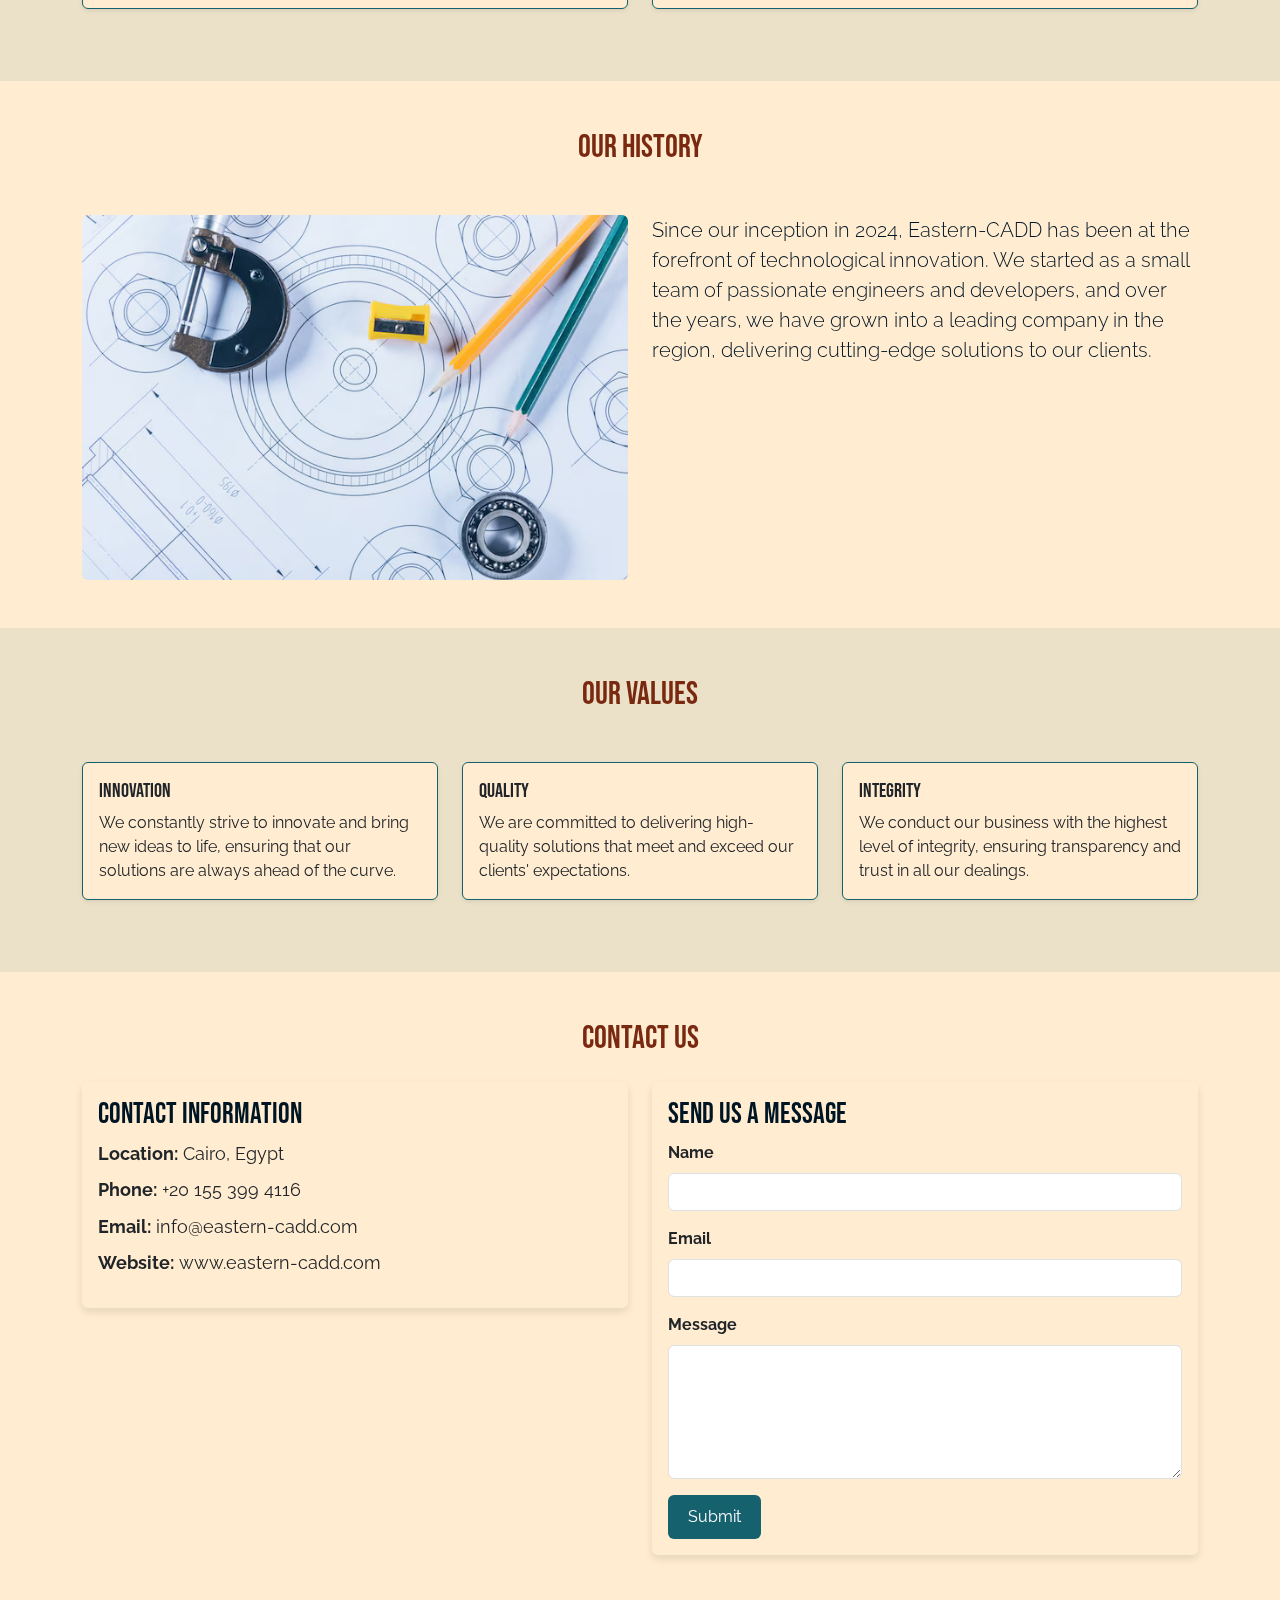
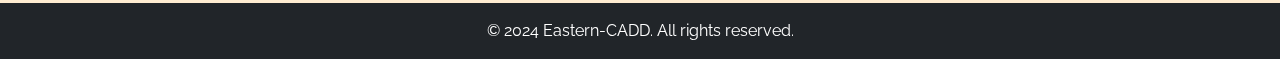
==== commit 72dd3205: "Add files via upload" ====
--- a/about.html
+++ b/about.html
@@ -19,11 +19,11 @@
 </head>
 <body>
         <!-- Loading Screen -->
-        <div id="loading-screen">
+        <!-- <div id="loading-screen">
             <div class="spinner-border text-primary" role="status">
                 <span class="visually-hidden">Loading...</span>
             </div>
-        </div>
+        </div> -->
     
         <!-- Navigation Bar -->
         <nav class="navbar navbar-expand-lg navbar-dark">
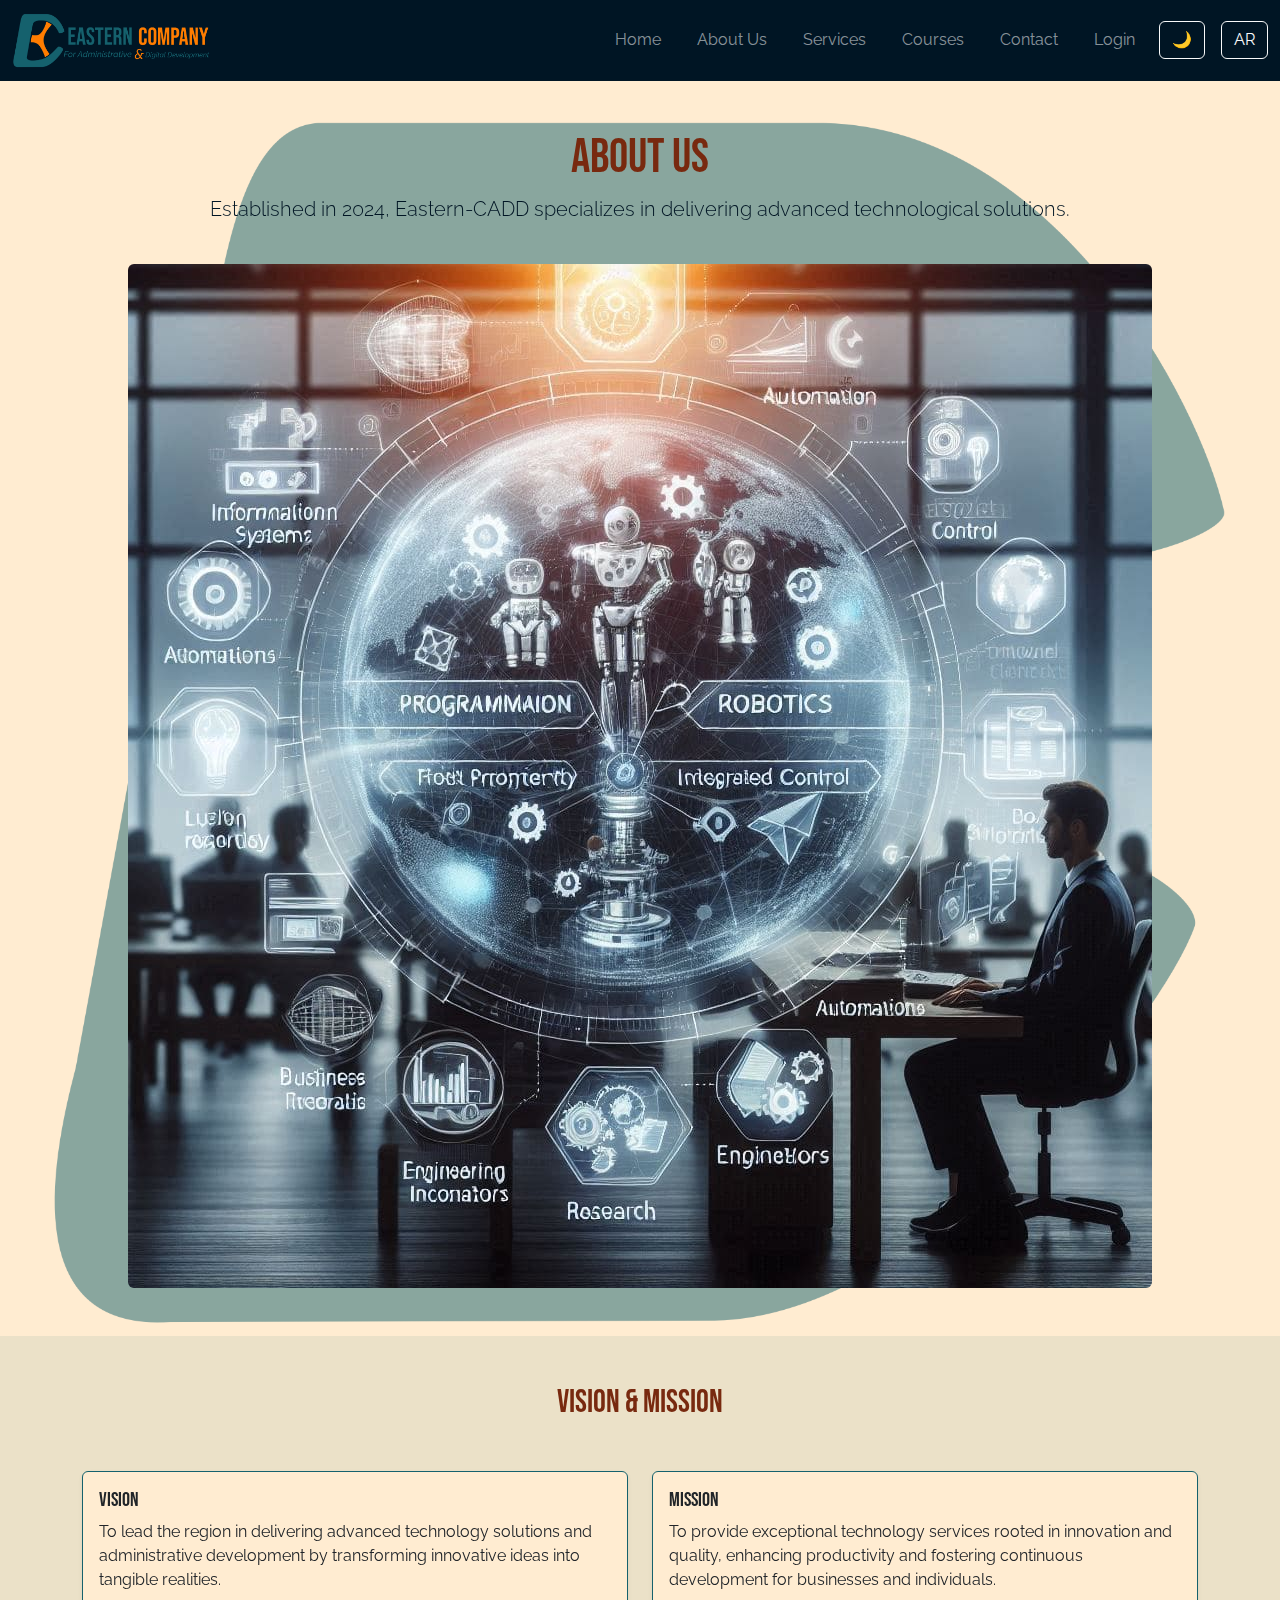
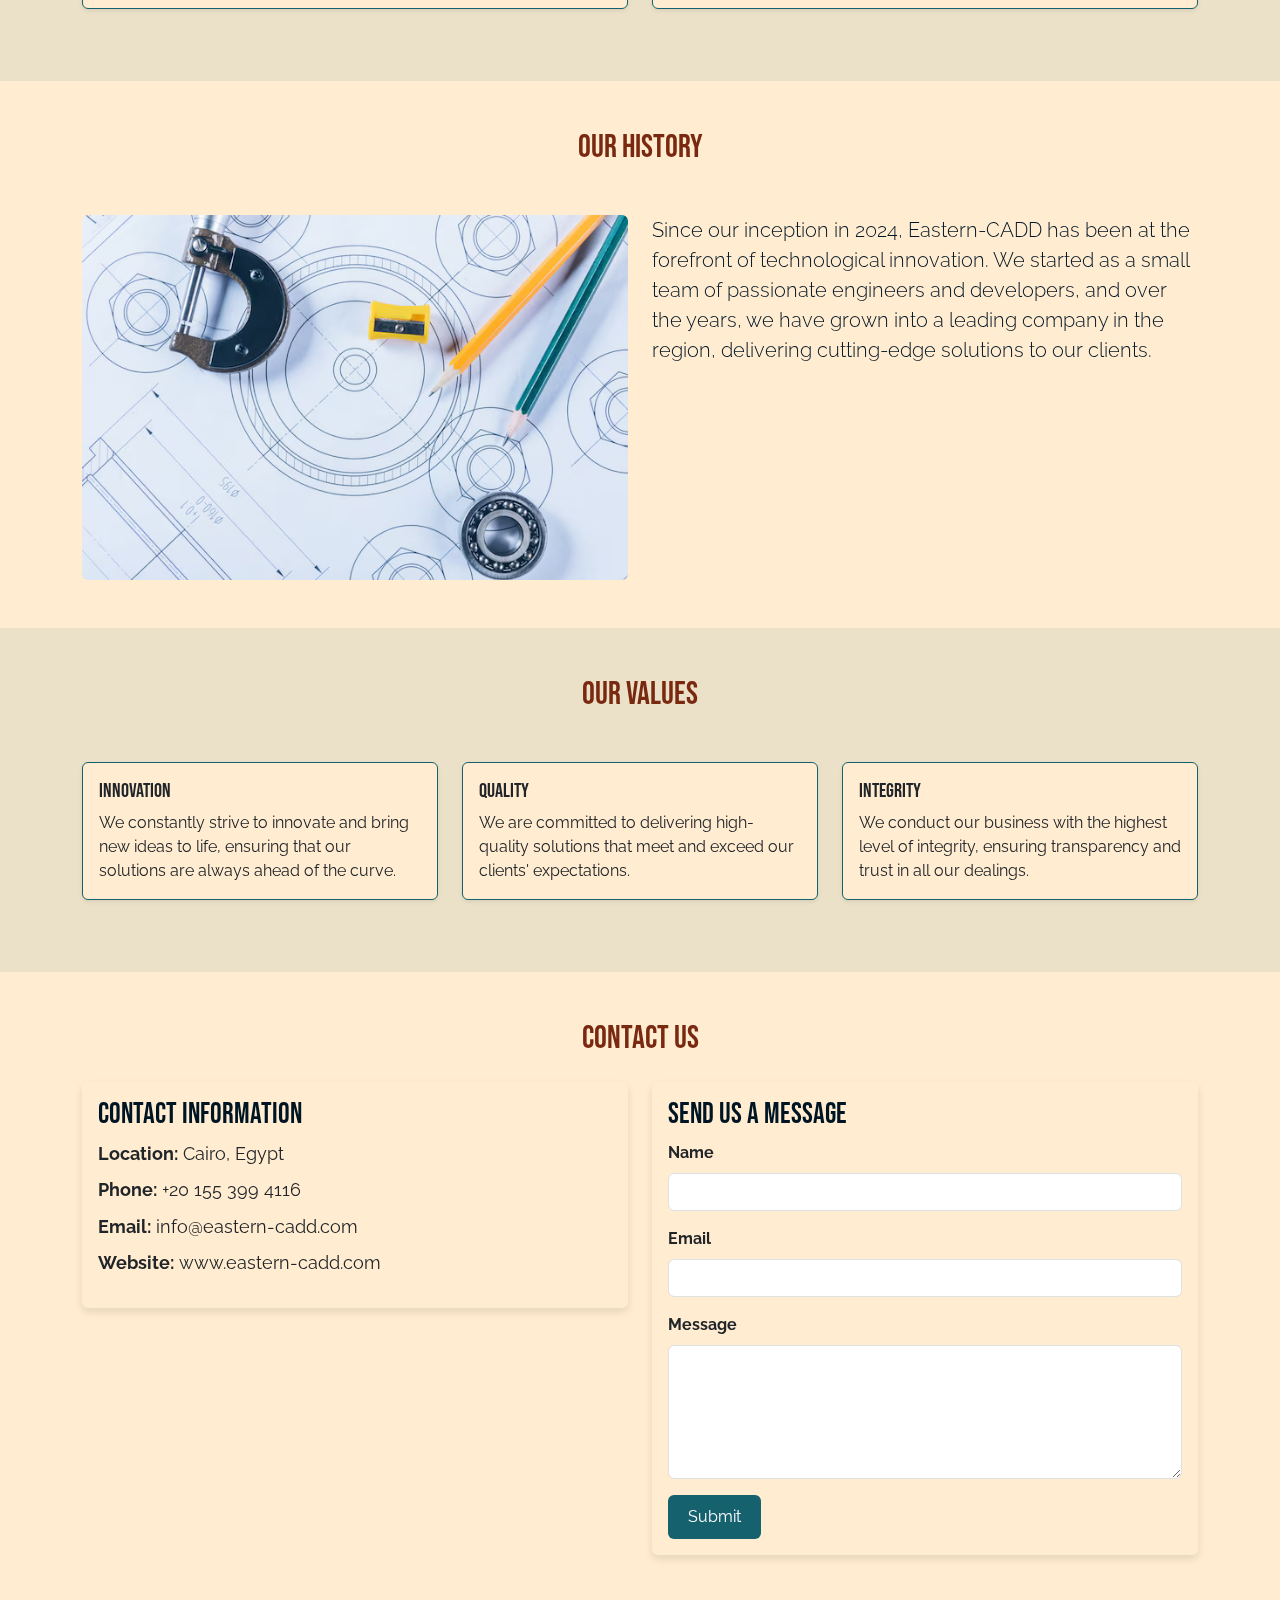
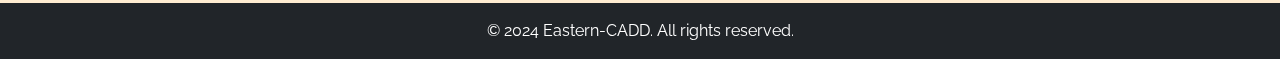
==== commit ba0bf1cd: "Add files via upload" ====
--- a/about.html
+++ b/about.html
@@ -18,12 +18,10 @@
     <link rel="stylesheet" href="styles.css">
 </head>
 <body>
-        <!-- Loading Screen -->
-        <!-- <div id="loading-screen">
-            <div class="spinner-border text-primary" role="status">
-                <span class="visually-hidden">Loading...</span>
-            </div>
-        </div> -->
+        <!-- Loading Spinner -->
+        <div id="content-loading">
+            <div class="spinner"></div>
+        </div>
     
         <!-- Navigation Bar -->
         <nav class="navbar navbar-expand-lg navbar-dark">
--- a/styles.css
+++ b/styles.css
@@ -438,4 +438,142 @@
 
 #contact .btn-primary:hover {
     background-color: var(--secondary-color); /* لون الزر عند التحويم */
+}
+
+/* iframe Container */
+.iframe-container {
+    position: relative;
+    width: 100%;
+    height: 90vh;
+}
+
+#content-loading {
+    position: fixed;
+    top: 0;
+    left: 0;
+    width: 100%;
+    height: 100%;
+    background-color: rgba(255, 255, 255, 0.8);
+    backdrop-filter: blur(5px); /* تأثير ضبابي */
+    display: flex;
+    flex-direction: column;
+    justify-content: center;
+    align-items: center;
+    z-index: 1000;
+    transition: opacity 0.5s ease; /* إضافة transition */
+}
+
+.spinner {
+    border: 4px solid var(--accent-color);
+    border-top: 4px solid var(--light-color);
+    border-radius: 50%;
+    width: 40px;
+    height: 40px;
+    animation: spin 1s linear infinite;
+}
+
+@keyframes spin {
+    0% { transform: rotate(0deg); }
+    100% { transform: rotate(360deg); }
+}
+
+#content-loading p {
+    margin-top: 20px;
+    font-size: 1.2rem;
+    color: var(--primary-color);
+    font-family: 'Raleway', sans-serif;
+}
+
+body.dark-mode #content-loading {
+    background-color: rgba(0, 0, 0, 0.8);
+}
+
+body.dark-mode .spinner {
+    border: 4px solid var(--orange-color);
+    border-top: 4px solid var(--background-dark);
+}
+
+body.dark-mode #content-loading p {
+    color: var(--light-color);
+}
+
+#content-loading.hidden {
+    opacity: 0;
+    pointer-events: none; /* لمنع التفاعل مع العنصر بعد إخفائه */
+}
+
+/* iframe Styling */
+.regform {
+    width: 100%;
+    height: 100%;
+    border: none;
+    border-radius: 15px;
+    box-shadow: 0 4px 8px rgba(0, 0, 0, 0.2);
+    margin: 20px auto;
+    display: block;
+    background-color: var(--light-color);
+    opacity: 0;
+    transition: opacity 0.5s ease;
+}
+
+.regform.loaded {
+    opacity: 1;
+}
+
+.regform:hover {
+    transform: scale(1.02);
+    box-shadow: 0 8px 16px rgba(0, 0, 0, 0.3);
+}
+
+/* Responsive Design */
+@media (max-width: 768px) {
+    .regform {
+        height: 80vh;
+        margin: 10px auto;
+        border-radius: 10px;
+    }
+}
+
+/* تخصيص scroll bar للوضع العادي */
+::-webkit-scrollbar {
+    width: 8px;
+}
+
+::-webkit-scrollbar-track {
+    background: var(--light-color);
+    border-radius: 10px;
+}
+
+::-webkit-scrollbar-thumb {
+    background: var(--accent-color);
+    border-radius: 10px;
+    border: 3px solid var(--light-color);
+}
+
+::-webkit-scrollbar-thumb:hover {
+    background: var(--secondary-color);
+}
+
+* {
+    scrollbar-width: thin;
+    scrollbar-color: var(--accent-color) var(--light-color);
+}
+
+/* تخصيص scroll bar للوضع الليلي */
+
+body.dark-mode::-webkit-scrollbar-thumb:hover {
+    background: var(--orange-light);
+}
+
+body.dark-mode::-webkit-scrollbar-track {
+    background: var(--background-dark) !important;
+}
+
+body.dark-mode::-webkit-scrollbar-thumb {
+    background: var(--orange-color) !important;
+    border: 3px solid var(--background-dark) !important;
+}
+
+body.dark-mode * {
+    scrollbar-color: var(--orange-color) var(--background-dark) !important;
 }